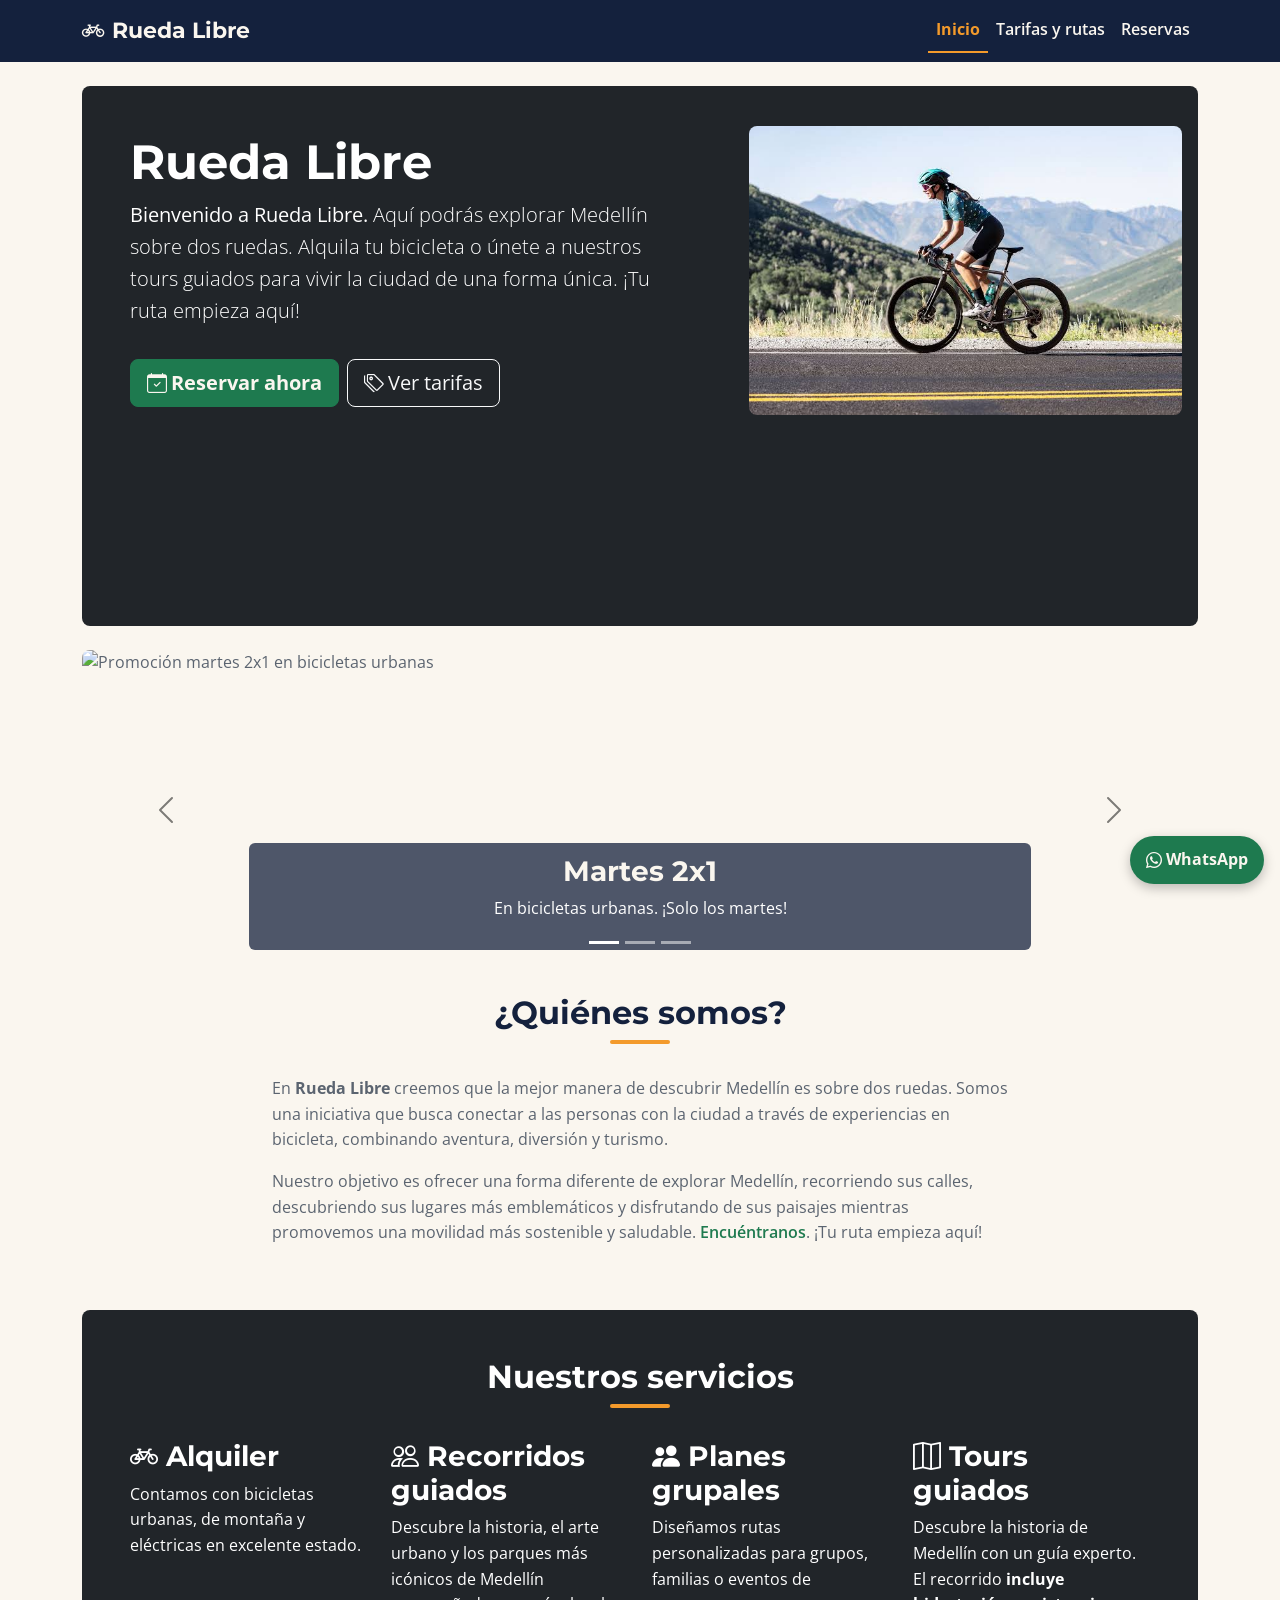
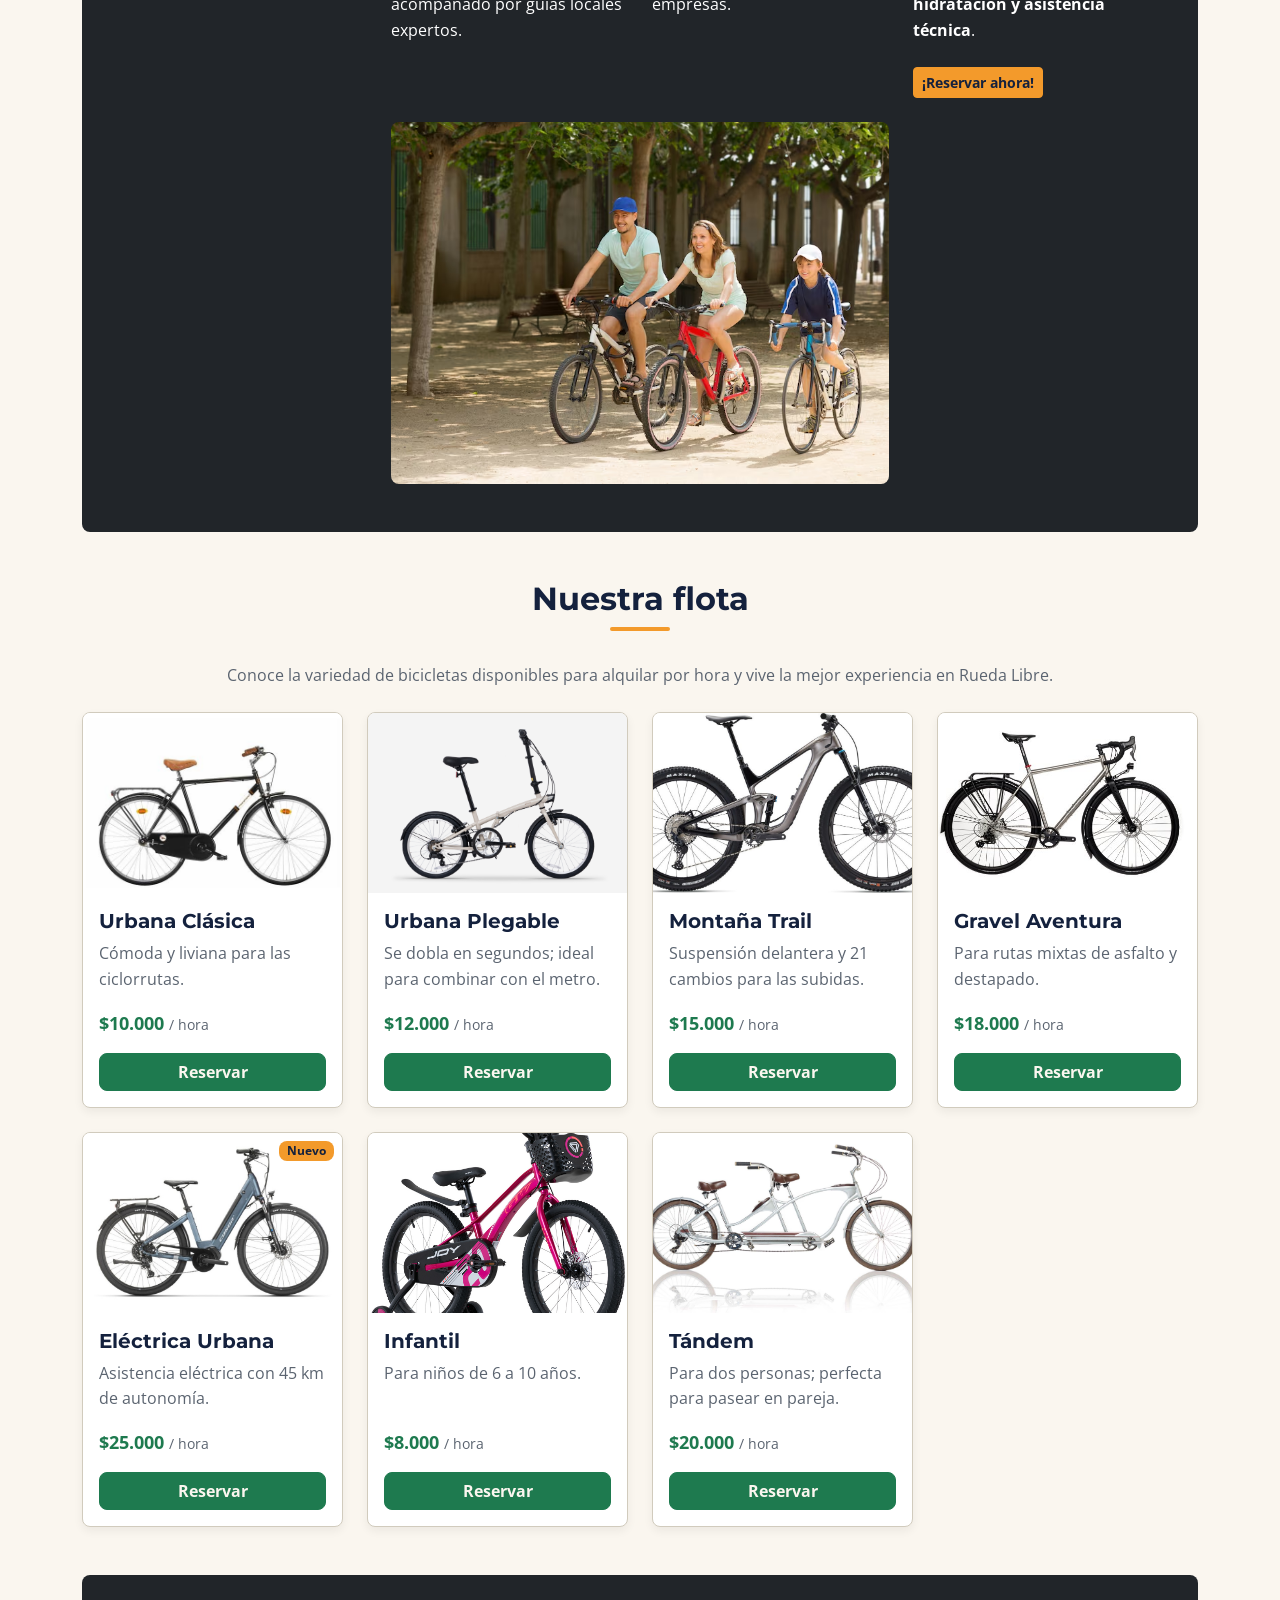
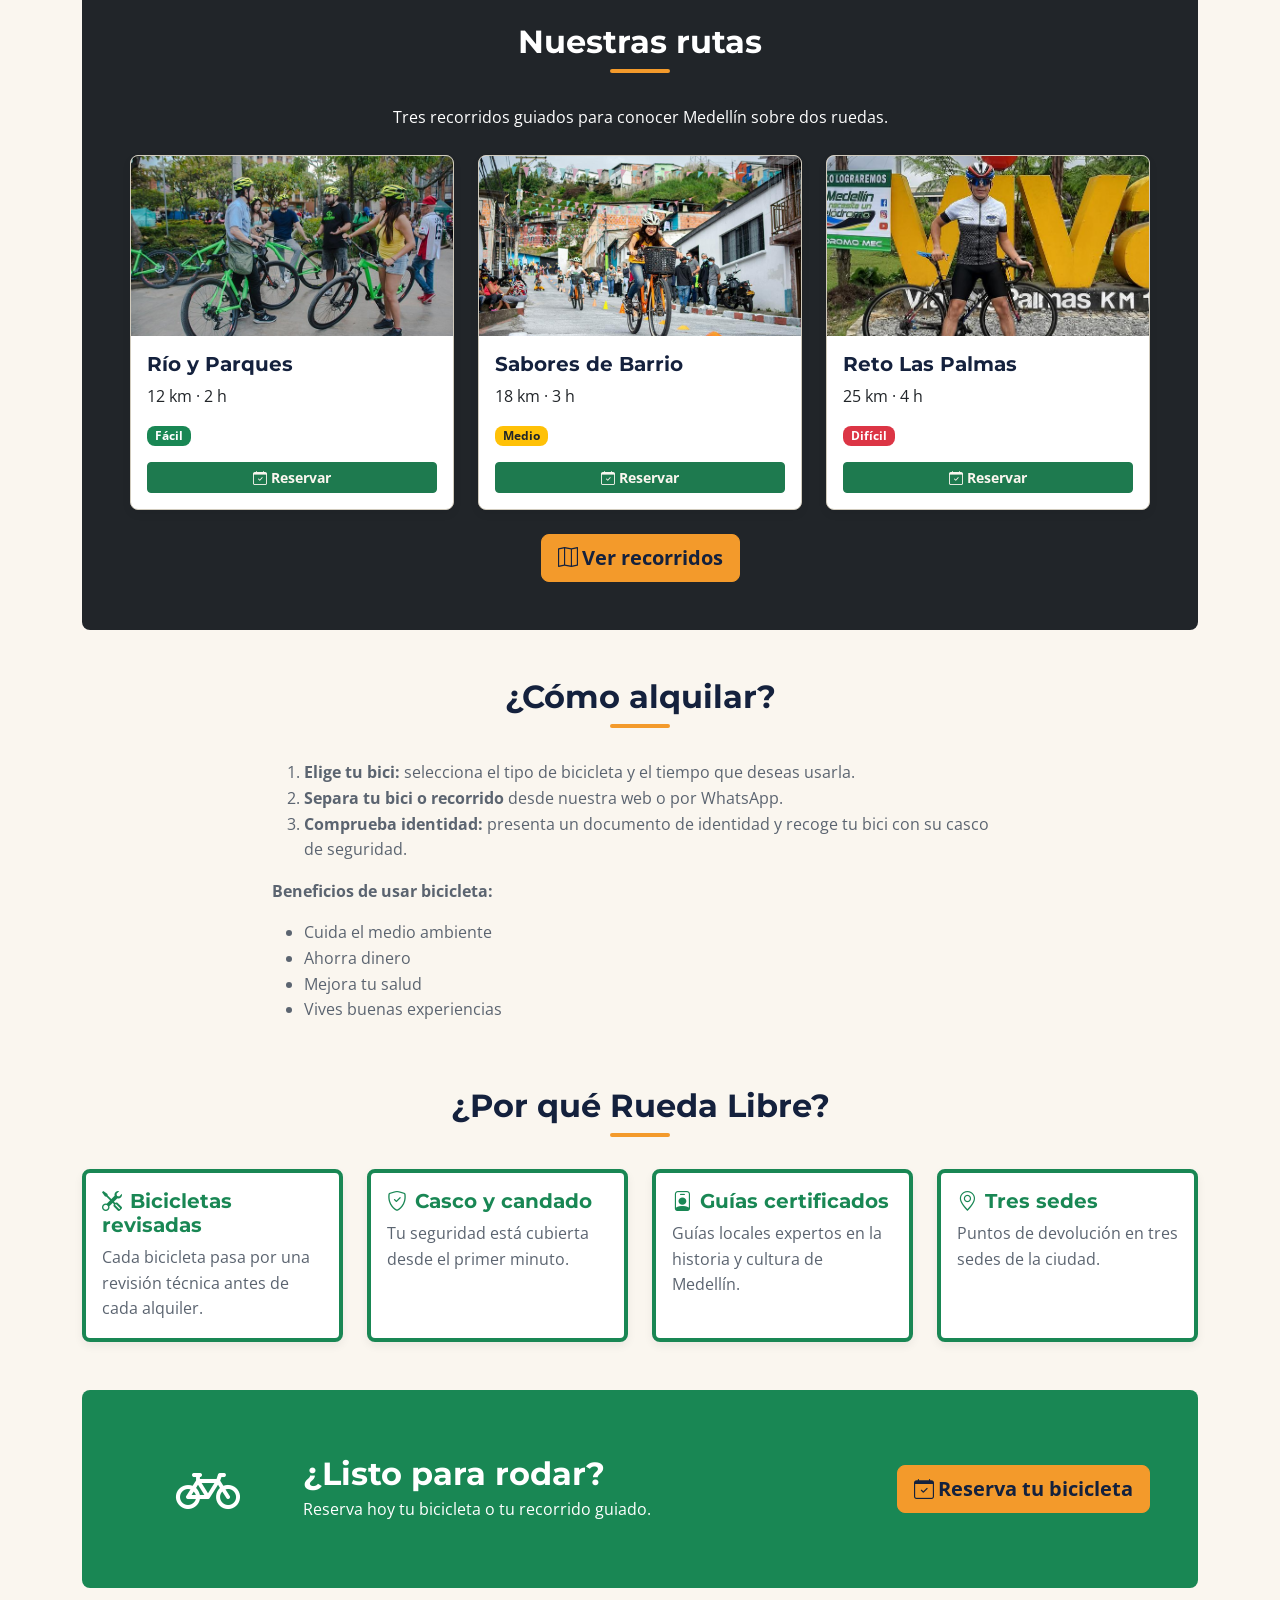
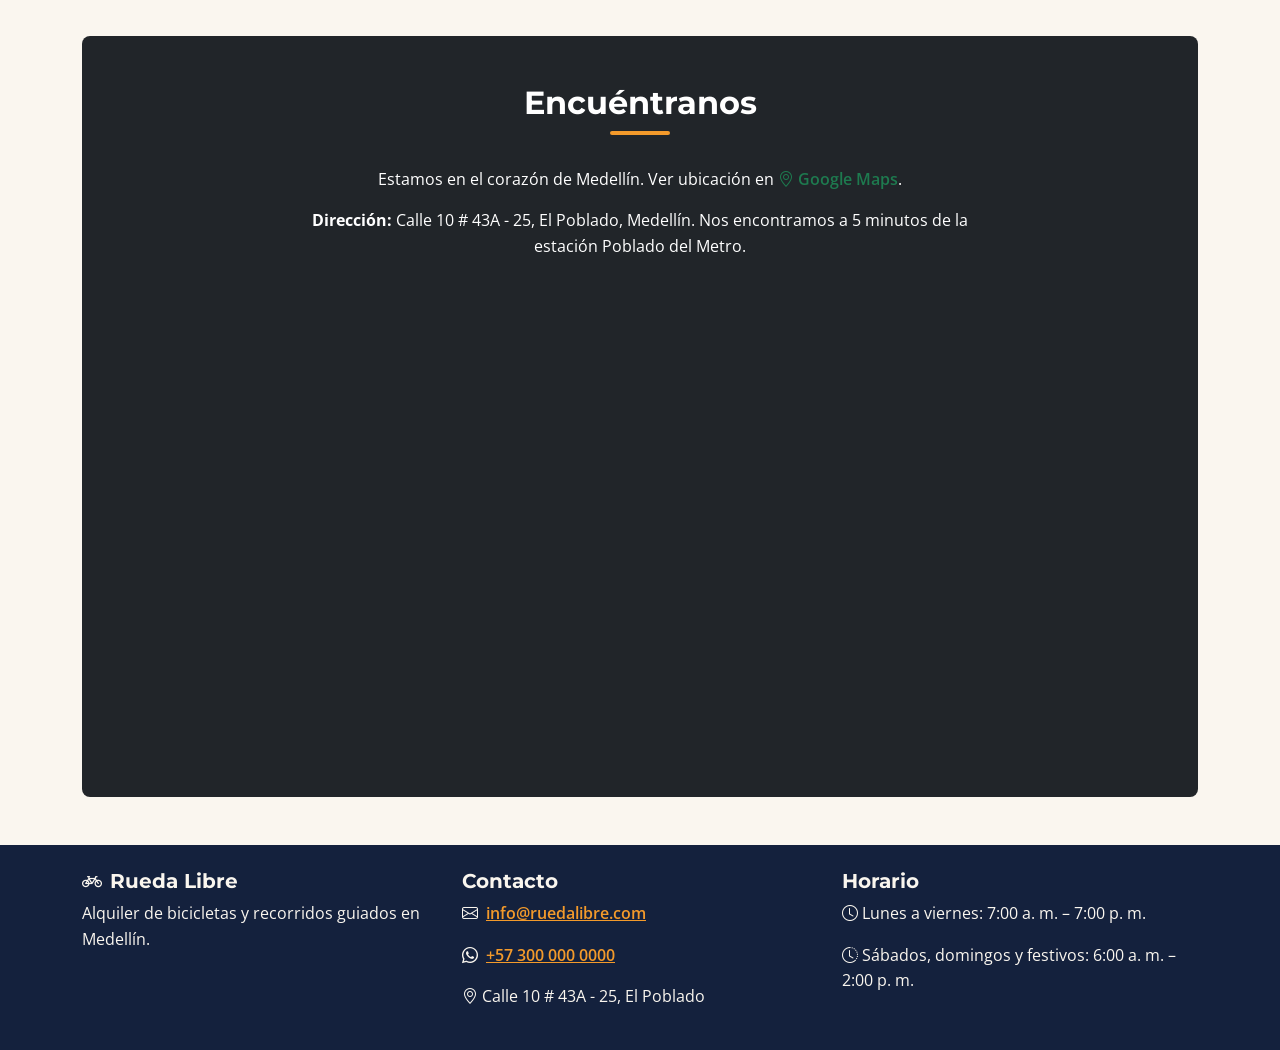
==== bootstrap.html @ f843a36f "Bootstrap" ====
<!DOCTYPE html>
<html lang="es">
<head>
  <meta charset="UTF-8">
  <meta name="viewport" content="width=device-width, initial-scale=1.0">
  <meta name="description" content="Rueda Libre: alquiler de bicicletas y recorridos guiados en Medellín.">
  <title>Rueda Libre | Alquiler de Bicicletas en Medellín</title>

  <!-- Google Fonts -->
  <link rel="preconnect" href="https://fonts.googleapis.com">
  <link rel="preconnect" href="https://fonts.gstatic.com" crossorigin>
  <link href="https://fonts.googleapis.com/css2?family=Montserrat:wght@700&family=Open+Sans:wght@400;600&display=swap" rel="stylesheet">

  <!-- Bootstrap 5.3 CSS (antes de la hoja propia) -->
  <link href="https://cdn.jsdelivr.net/npm/bootstrap@5.3.3/dist/css/bootstrap.min.css"
        rel="stylesheet"
        integrity="sha384-QWTKZyjpPEjISv5WaRU9OFeRpok6YctnYmDr5pNlyT2bRjXh0JMhjY6hW+ALEwIH"
        crossorigin="anonymous">

  <!-- Bootstrap Icons -->
  <link rel="stylesheet"
        href="https://cdn.jsdelivr.net/npm/bootstrap-icons@1.11.3/font/bootstrap-icons.min.css">

  <!-- Hoja propia DESPUÉS de Bootstrap -->
  <link rel="stylesheet" href="./css/styles2.css">
</head>
<body>

  <header>
    <nav class="navbar navbar-expand-lg" aria-label="Navegación principal">
      <div class="container">
        <a class="navbar-brand" href="index.html">
          <i class="bi bi-bicycle me-2" aria-hidden="true"></i>Rueda Libre
        </a>
        <button class="navbar-toggler" type="button"
                data-bs-toggle="collapse" data-bs-target="#menuPrincipal"
                aria-controls="menuPrincipal" aria-expanded="false"
                aria-label="Abrir o cerrar menú de navegación">
          <span class="navbar-toggler-icon"></span>
        </button>
        <div class="collapse navbar-collapse" id="menuPrincipal">
          <ul class="navbar-nav ms-auto mb-2 mb-lg-0">
            <li class="nav-item">
              <a class="nav-link" href="index.html" aria-current="page">Inicio</a>
            </li>
            <li class="nav-item">
              <a class="nav-link" href="paginas/tarifas2.html">Tarifas y rutas</a>
            </li>
            <li class="nav-item">
              <a class="nav-link" href="paginas/reservas2.html">Reservas</a>
            </li>
          </ul>
        </div>
      </div>
    </nav>
  </header>

  <main class="container py-4">

    <!-- PORTADA -->
    <section id="bienvenida" class="bg-dark text-white rounded-3 mb-4 overflow-hidden portada-altura">
      <div class="row g-0 align-items-center h-100">
        <div class="col-12 col-md-7 p-4 p-md-5 portada-texto">
          <h1 class="display-5 fw-bold text-white">Rueda Libre</h1>
          <p class="lead text-white">
            <strong>Bienvenido a Rueda Libre.</strong> Aquí podrás explorar Medellín sobre dos ruedas.
            Alquila tu bicicleta o únete a nuestros tours guiados para vivir la ciudad de una forma única.
            ¡Tu ruta empieza aquí!
          </p>
          <div class="d-flex flex-wrap gap-2 mt-3">
            <a href="paginas/reservas2.html" class="btn btn-primary btn-lg">
              <i class="bi bi-calendar-check me-1" aria-hidden="true"></i>Reservar ahora
            </a>
            <a href="paginas/tarifas2.html" class="btn btn-outline-light btn-lg">
              <i class="bi bi-tags me-1" aria-hidden="true"></i>Ver tarifas
            </a>
          </div>
        </div>
        <div class="col-12 col-md-5 p-3 text-center">
          <img src="./img/Logo.jpeg" alt="Logo de Rueda Libre" class="img-fluid rounded">
        </div>
      </div>
    </section>

    <!-- CARRUSEL DE PROMOCIONES -->
    <section id="promociones" class="mb-4">
      <div id="carouselPromos" class="carousel slide" data-bs-ride="carousel">
        <div class="carousel-indicators">
          <button type="button" data-bs-target="#carouselPromos" data-bs-slide-to="0"
                  class="active" aria-current="true" aria-label="Promoción 1"></button>
          <button type="button" data-bs-target="#carouselPromos" data-bs-slide-to="1"
                  aria-label="Promoción 2"></button>
          <button type="button" data-bs-target="#carouselPromos" data-bs-slide-to="2"
                  aria-label="Promoción 3"></button>
        </div>
        <div class="carousel-inner rounded-3">
          <div class="carousel-item active">
            <img src="./img/promo-2x1.jpg" class="d-block w-100"
                 alt="Promoción martes 2x1 en bicicletas urbanas">
            <div class="carousel-caption d-none d-md-block">
              <h3>Martes 2x1</h3>
              <p>En bicicletas urbanas. ¡Solo los martes!</p>
            </div>
          </div>
          <div class="carousel-item">
            <img src="./img/promo-electricas.jpg" class="d-block w-100"
                 alt="Promoción 20 por ciento de descuento en bicicletas eléctricas de lunes a jueves">
            <div class="carousel-caption d-none d-md-block">
              <h3>20% en eléctricas</h3>
              <p>De lunes a jueves.</p>
            </div>
          </div>
          <div class="carousel-item">
            <img src="./img/promo-cumple.jpg" class="d-block w-100"
                 alt="Promoción recorrido guiado gratis si cumples años">
            <div class="carousel-caption d-none d-md-block">
              <h3>¡Cumpleaños gratis!</h3>
              <p>Si cumples años, el recorrido guiado es gratis.</p>
            </div>
          </div>
        </div>
        <button class="carousel-control-prev" type="button"
                data-bs-target="#carouselPromos" data-bs-slide="prev">
          <span class="carousel-control-prev-icon" aria-hidden="true"></span>
          <span class="visually-hidden">Promoción anterior</span>
        </button>
        <button class="carousel-control-next" type="button"
                data-bs-target="#carouselPromos" data-bs-slide="next">
          <span class="carousel-control-next-icon" aria-hidden="true"></span>
          <span class="visually-hidden">Siguiente promoción</span>
        </button>
      </div>
    </section>

    <!-- QUIÉNES SOMOS -->
    <section id="quienes-somos" class="mb-5">
      <h2 class="titulo-seccion">¿Quiénes somos?</h2>
      <div class="row">
        <div class="col-12 col-lg-8 mx-auto">
          <p>En <strong>Rueda Libre</strong> creemos que la mejor manera de descubrir Medellín es
            sobre dos ruedas. Somos una iniciativa que busca conectar a las personas con la ciudad
            a través de experiencias en bicicleta, combinando aventura, diversión y turismo.</p>
          <p>Nuestro objetivo es ofrecer una forma diferente de explorar Medellín, recorriendo sus
            calles, descubriendo sus lugares más emblemáticos y disfrutando de sus paisajes mientras
            promovemos una movilidad más sostenible y saludable.
            <a href="#encuentranos">Encuéntranos</a>. ¡Tu ruta empieza aquí!</p>
        </div>
      </div>
    </section>

    <!-- SERVICIOS -->
    <section id="nuestros-servicios" class="bg-dark text-white rounded-3 p-4 p-md-5 mb-5">
      <h2 class="titulo-seccion text-white">Nuestros servicios</h2>
      <div class="row g-4">
        <div class="col-12 col-md-6 col-lg-3">
          <article class="h-100">
            <h3 class="text-white"><i class="bi bi-bicycle me-2" aria-hidden="true"></i>Alquiler</h3>
            <p>Contamos con bicicletas urbanas, de montaña y eléctricas en excelente estado.</p>
          </article>
        </div>
        <div class="col-12 col-md-6 col-lg-3">
          <article class="h-100">
            <h3 class="text-white"><i class="bi bi-people me-2" aria-hidden="true"></i>Recorridos guiados</h3>
            <p>Descubre la historia, el arte urbano y los parques más icónicos de Medellín
              acompañado por guías locales expertos.</p>
          </article>
        </div>
        <div class="col-12 col-md-6 col-lg-3">
          <article class="h-100">
            <h3 class="text-white"><i class="bi bi-people-fill me-2" aria-hidden="true"></i>Planes grupales</h3>
            <p>Diseñamos rutas personalizadas para grupos, familias o eventos de empresas.</p>
          </article>
        </div>
        <div class="col-12 col-md-6 col-lg-3">
          <article class="h-100">
            <h3 class="text-white"><i class="bi bi-map me-2" aria-hidden="true"></i>Tours guiados</h3>
            <p>Descubre la historia de Medellín con un guía experto. El recorrido
              <strong>incluye hidratación y asistencia técnica</strong>.</p>
            <a href="paginas/reservas2.html" class="btn btn-naranja btn-sm mt-2">¡Reservar ahora!</a>
          </article>
        </div>
      </div>
      <div class="row mt-4">
        <div class="col-12 col-md-6 mx-auto text-center">
          <img src="./img/familiaBici.avif" alt="Grupo de ciclistas en un tour por Medellín"
               class="img-fluid rounded">
        </div>
      </div>
    </section>

    <!-- FLOTA -->
    <section id="nuestra-flota" class="mb-5">
      <h2 class="titulo-seccion">Nuestra flota</h2>
      <p class="text-center mb-4">Conoce la variedad de bicicletas disponibles para alquilar por
        hora y vive la mejor experiencia en Rueda Libre.</p>

      <div class="row g-4">

        <div class="col-12 col-sm-6 col-lg-4 col-xl-3">
          <article class="card h-100">
            <img src="./img/urbana-clasica.jpg" class="card-img-top" alt="Bicicleta urbana clásica">
            <div class="card-body d-flex flex-column">
              <h3 class="card-title fs-5">Urbana Clásica</h3>
              <p class="card-text flex-grow-1">Cómoda y liviana para las ciclorrutas.</p>
              <p class="precio mb-3">$10.000 <span class="unidad">/ hora</span></p>
              <a href="paginas/reservas2.html" class="btn btn-primary mt-auto">Reservar</a>
            </div>
          </article>
        </div>

        <div class="col-12 col-sm-6 col-lg-4 col-xl-3">
          <article class="card h-100">
            <img src="./img/urbana-plegable.jpg" class="card-img-top" alt="Bicicleta urbana plegable">
            <div class="card-body d-flex flex-column">
              <h3 class="card-title fs-5">Urbana Plegable</h3>
              <p class="card-text flex-grow-1">Se dobla en segundos; ideal para combinar con el metro.</p>
              <p class="precio mb-3">$12.000 <span class="unidad">/ hora</span></p>
              <a href="paginas/reservas2.html" class="btn btn-primary mt-auto">Reservar</a>
            </div>
          </article>
        </div>

        <div class="col-12 col-sm-6 col-lg-4 col-xl-3">
          <article class="card h-100">
            <img src="./img/montana-trail.jpg" class="card-img-top" alt="Bicicleta de montaña">
            <div class="card-body d-flex flex-column">
              <h3 class="card-title fs-5">Montaña Trail</h3>
              <p class="card-text flex-grow-1">Suspensión delantera y 21 cambios para las subidas.</p>
              <p class="precio mb-3">$15.000 <span class="unidad">/ hora</span></p>
              <a href="paginas/reservas2.html" class="btn btn-primary mt-auto">Reservar</a>
            </div>
          </article>
        </div>

        <div class="col-12 col-sm-6 col-lg-4 col-xl-3">
          <article class="card h-100">
            <img src="./img/gravel-aventura.jpg" class="card-img-top" alt="Bicicleta gravel">
            <div class="card-body d-flex flex-column">
              <h3 class="card-title fs-5">Gravel Aventura</h3>
              <p class="card-text flex-grow-1">Para rutas mixtas de asfalto y destapado.</p>
              <p class="precio mb-3">$18.000 <span class="unidad">/ hora</span></p>
              <a href="paginas/reservas2.html" class="btn btn-primary mt-auto">Reservar</a>
            </div>
          </article>
        </div>

        <div class="col-12 col-sm-6 col-lg-4 col-xl-3">
          <article class="card h-100 position-relative">
            <span class="badge badge-nuevo position-absolute top-0 end-0 m-2">Nuevo</span>
            <img src="./img/electrica-urbana.jpg" class="card-img-top" alt="Bicicleta eléctrica urbana">
            <div class="card-body d-flex flex-column">
              <h3 class="card-title fs-5">Eléctrica Urbana</h3>
              <p class="card-text flex-grow-1">Asistencia eléctrica con 45 km de autonomía.</p>
              <p class="precio mb-3">$25.000 <span class="unidad">/ hora</span></p>
              <a href="paginas/reservas2.html" class="btn btn-primary mt-auto">Reservar</a>
            </div>
          </article>
        </div>

        <div class="col-12 col-sm-6 col-lg-4 col-xl-3">
          <article class="card h-100">
            <img src="./img/infantil.jpg" class="card-img-top" alt="Bicicleta infantil">
            <div class="card-body d-flex flex-column">
              <h3 class="card-title fs-5">Infantil</h3>
              <p class="card-text flex-grow-1">Para niños de 6 a 10 años.</p>
              <p class="precio mb-3">$8.000 <span class="unidad">/ hora</span></p>
              <a href="paginas/reservas2.html" class="btn btn-primary mt-auto">Reservar</a>
            </div>
          </article>
        </div>

        <div class="col-12 col-sm-6 col-lg-4 col-xl-3">
          <article class="card h-100">
            <img src="./img/tandem.jpg" class="card-img-top" alt="Bicicleta tándem para dos personas">
            <div class="card-body d-flex flex-column">
              <h3 class="card-title fs-5">Tándem</h3>
              <p class="card-text flex-grow-1">Para dos personas; perfecta para pasear en pareja.</p>
              <p class="precio mb-3">$20.000 <span class="unidad">/ hora</span></p>
              <a href="paginas/reservas2.html" class="btn btn-primary mt-auto">Reservar</a>
            </div>
          </article>
        </div>

      </div>
    </section>

    <!-- GALERÍA DE RUTAS -->
    <section id="nuestras-rutas" class="bg-dark text-white rounded-3 p-4 p-md-5 mb-5">
      <h2 class="titulo-seccion text-white">Nuestras rutas</h2>
      <p class="text-center mb-4">Tres recorridos guiados para conocer Medellín sobre dos ruedas.</p>

      <div class="row g-4">

        <div class="col-12 col-md-4">
          <article class="card h-100 text-dark">
            <img src="./img/rio-parques.jpg" class="card-img-top"
                 alt="Ciclistas recorriendo el río y los parques de Medellín">
            <div class="card-body d-flex flex-column">
              <h3 class="card-title fs-5">Río y Parques</h3>
              <p class="card-text flex-grow-1">12 km · 2 h</p>
              <span class="badge bg-success align-self-start">Fácil</span>
              <a href="paginas/reservas2.html" class="btn btn-primary btn-sm mt-3">
                <i class="bi bi-calendar-check me-1" aria-hidden="true"></i>Reservar
              </a>
            </div>
          </article>
        </div>

        <div class="col-12 col-md-4">
          <article class="card h-100 text-dark">
            <img src="./img/ruta-sabores-barrio.jpeg" class="card-img-top"
                 alt="Ciclistas recorriendo los barrios de Medellín">
            <div class="card-body d-flex flex-column">
              <h3 class="card-title fs-5">Sabores de Barrio</h3>
              <p class="card-text flex-grow-1">18 km · 3 h</p>
              <span class="badge bg-warning text-dark align-self-start">Medio</span>
              <a href="paginas/reservas2.html" class="btn btn-primary btn-sm mt-3">
                <i class="bi bi-calendar-check me-1" aria-hidden="true"></i>Reservar
              </a>
            </div>
          </article>
        </div>

        <div class="col-12 col-md-4">
          <article class="card h-100 text-dark">
            <img src="./img/ruta-laspalmas.jpg" class="card-img-top"
                 alt="Ciclistas subiendo la vía Las Palmas">
            <div class="card-body d-flex flex-column">
              <h3 class="card-title fs-5">Reto Las Palmas</h3>
              <p class="card-text flex-grow-1">25 km · 4 h</p>
              <span class="badge bg-danger align-self-start">Difícil</span>
              <a href="paginas/reservas2.html" class="btn btn-primary btn-sm mt-3">
                <i class="bi bi-calendar-check me-1" aria-hidden="true"></i>Reservar
              </a>
            </div>
          </article>
        </div>

      </div>

      <div class="text-center mt-4">
        <a href="paginas/tarifas2.html" class="btn btn-naranja btn-lg">
          <i class="bi bi-map me-1" aria-hidden="true"></i>Ver recorridos
        </a>
      </div>
    </section>

    <!-- CÓMO ALQUILAR -->
    <section id="como-alquilar" class="mb-5">
      <h2 class="titulo-seccion">¿Cómo alquilar?</h2>
      <div class="row">
        <div class="col-12 col-lg-8 mx-auto">
          <ol>
            <li><strong>Elige tu bici:</strong> selecciona el tipo de bicicleta y el tiempo que deseas usarla.</li>
            <li><strong>Separa tu bici o recorrido</strong> desde nuestra web o por WhatsApp.</li>
            <li><strong>Comprueba identidad:</strong> presenta un documento de identidad y recoge tu bici con su casco de seguridad.</li>
          </ol>
          <p class="mt-3"><strong>Beneficios de usar bicicleta:</strong></p>
          <ul>
            <li>Cuida el medio ambiente</li>
            <li>Ahorra dinero</li>
            <li>Mejora tu salud</li>
            <li>Vives buenas experiencias</li>
          </ul>
        </div>
      </div>
    </section>

    <!-- ¿POR QUÉ RUEDA LIBRE? -->
    <section id="por-que-rueda-libre" class="mb-5">
      <h2 class="titulo-seccion">¿Por qué Rueda Libre?</h2>
      <div class="row g-4">

        <div class="col-12 col-md-6 col-lg-3">
          <div class="card h-100 border-start border-4 border-success">
            <div class="card-body">
              <h3 class="card-title fs-5 text-success">
                <i class="bi bi-tools me-2" aria-hidden="true"></i>Bicicletas revisadas
              </h3>
              <p class="card-text">Cada bicicleta pasa por una revisión técnica antes de cada alquiler.</p>
            </div>
          </div>
        </div>

        <div class="col-12 col-md-6 col-lg-3">
          <div class="card h-100 border-start border-4 border-success">
            <div class="card-body">
              <h3 class="card-title fs-5 text-success">
                <i class="bi bi-shield-check me-2" aria-hidden="true"></i>Casco y candado
              </h3>
              <p class="card-text">Tu seguridad está cubierta desde el primer minuto.</p>
            </div>
          </div>
        </div>

        <div class="col-12 col-md-6 col-lg-3">
          <div class="card h-100 border-start border-4 border-success">
            <div class="card-body">
              <h3 class="card-title fs-5 text-success">
                <i class="bi bi-person-badge me-2" aria-hidden="true"></i>Guías certificados
              </h3>
              <p class="card-text">Guías locales expertos en la historia y cultura de Medellín.</p>
            </div>
          </div>
        </div>

        <div class="col-12 col-md-6 col-lg-3">
          <div class="card h-100 border-start border-4 border-success">
            <div class="card-body">
              <h3 class="card-title fs-5 text-success">
                <i class="bi bi-geo-alt me-2" aria-hidden="true"></i>Tres sedes
              </h3>
              <p class="card-text">Puntos de devolución en tres sedes de la ciudad.</p>
            </div>
          </div>
        </div>

      </div>
    </section>

    <!-- FRANJA CTA -->
    <section class="bg-success text-white rounded-3 p-4 p-md-5 mb-5">
      <div class="row align-items-center g-3">
        <div class="col-12 col-md-2 text-center d-none d-md-block">
          <i class="bi bi-bicycle" style="font-size: 4rem;" aria-hidden="true"></i>
        </div>
        <div class="col-12 col-md-6 text-center text-md-start">
          <h2 class="mb-1 text-white">¿Listo para rodar?</h2>
          <p class="mb-0 text-white">Reserva hoy tu bicicleta o tu recorrido guiado.</p>
        </div>
        <div class="col-12 col-md-4 text-center text-md-end">
          <a href="paginas/reservas2.html" class="btn btn-naranja btn-lg">
            <i class="bi bi-calendar-check me-1" aria-hidden="true"></i>Reserva tu bicicleta
          </a>
        </div>
      </div>
    </section>

    <!-- ENCUÉNTRANOS -->
    <section id="encuentranos" class="bg-dark text-white rounded-3 p-4 p-md-5 mb-4">
      <h2 class="titulo-seccion text-white">Encuéntranos</h2>
      <div class="row">
        <div class="col-12 col-lg-8 mx-auto text-center">
          <p>Estamos en el corazón de Medellín. Ver ubicación en
            <a href="https://maps.app.goo.gl/ukgf8Xi4Ux13WKup7" target="_blank" rel="noopener">
              <i class="bi bi-geo-alt me-1" aria-hidden="true"></i>Google Maps</a>.</p>
          <p><strong>Dirección:</strong> Calle 10 # 43A - 25, El Poblado, Medellín.
            Nos encontramos a 5 minutos de la estación Poblado del Metro.</p>
          <iframe class="mapa-iframe mt-3"
            src="https://www.google.com/maps/embed?pb=!1m18!1m12!1m3!1d3966.4002104454767!2d-75.57083360000003!3d6.210829999999995!2m3!1f0!2f0!3f0!3m2!1i1024!2i768!4f13.1!3m3!1m2!1s0x8e44282bd472c605%3A0x809158f3af3c4193!2sAlambique!5e0!3m2!1ses!2sco!4v1792759664054!5m2!1ses!2sco"
            width="600" height="450" allowfullscreen="" loading="lazy"
            referrerpolicy="strict-origin-when-cross-origin"
            title="Mapa de ubicación de Rueda Libre en Medellín"></iframe>
        </div>
      </div>
    </section>

  </main>

  <!-- PIE -->
  <footer class="pie-marca py-4">
    <div class="container">
      <div class="row g-4">
        <div class="col-12 col-md-4">
          <h3 class="fs-5"><i class="bi bi-bicycle me-2" aria-hidden="true"></i>Rueda Libre</h3>
          <p>Alquiler de bicicletas y recorridos guiados en Medellín.</p>
        </div>
        <div class="col-12 col-md-4">
          <h3 class="fs-5">Contacto</h3>
          <p><i class="bi bi-envelope me-1" aria-hidden="true"></i>
            <a href="mailto:info@ruedalibre.com">info@ruedalibre.com</a></p>
          <p><i class="bi bi-whatsapp me-1" aria-hidden="true"></i>
            <a href="https://wa.me/573000000000" target="_blank" rel="noopener">+57 300 000 0000</a></p>
          <p><i class="bi bi-geo-alt me-1" aria-hidden="true"></i>Calle 10 # 43A - 25, El Poblado</p>
        </div>
        <div class="col-12 col-md-4">
          <h3 class="fs-5">Horario</h3>
          <p><i class="bi bi-clock me-1" aria-hidden="true"></i>Lunes a viernes: 7:00 a. m. – 7:00 p. m.</p>
          <p><i class="bi bi-clock-history me-1" aria-hidden="true"></i>Sábados, domingos y festivos: 6:00 a. m. – 2:00 p. m.</p>
        </div>
      </div>
    </div>
  </footer>

  <!-- WhatsApp flotante -->
  <a href="https://wa.me/573000000000" class="whatsapp-flotante" target="_blank" rel="noopener"
     aria-label="Contactar a Rueda Libre por WhatsApp">
    <i class="bi bi-whatsapp me-1" aria-hidden="true"></i>WhatsApp
  </a>

  <!-- Bootstrap JS bundle (una sola vez, antes de cerrar body) -->
  <script src="https://cdn.jsdelivr.net/npm/bootstrap@5.3.3/dist/js/bootstrap.bundle.min.js"
          integrity="sha384-YvpcrYf0tY3lHB60NNkmXc5s9fDVZLESaAA55NDzOxhy9GkcIdslK1eN7N6jIeHz"
          crossorigin="anonymous"></script>

</body>
</html>
---- css/styles2.css ----
/* ============================================================
   RUEDA LIBRE v2.0 – Hoja de estilos propia
   Cargada DESPUÉS de Bootstrap 5.3.
   Contiene SOLO identidad visual + personalización de Bootstrap.
   La distribución la resuelve Bootstrap (grilla + utilidades).
   ============================================================
   Organización:
     1. Personalización de variables Bootstrap (--bs-*)
     2. Variables propias (marca + espaciado)
     3. Base y tipografía
     4. Personalización de componentes Bootstrap
        - Botones (incluye variante propia Naranja Pedal)
        - Navbar
        - Cards
        - Tablas
        - Formularios
        - Alertas
        - Modal
        - Carousel
     5. Clases propias complementarias (3)
     6. Enlaces, foco y accesibilidad
     7. WhatsApp flotante
     8. Estilos puntuales que Bootstrap no cubre
   ============================================================ */

/* ---------- 1. PERSONALIZACIÓN DE VARIABLES BOOTSTRAP ---------- */
/* Sobrescribe los valores por defecto de Bootstrap 5.3 con la
   paleta de marca. Cargado después de Bootstrap, gana por cascada. */
:root {
  /* Colores de marca – variables propias reutilizables */
  --verde-ruta: #1E7A4F;
  --verde-ruta-rgb: 30, 122, 79;
  --naranja-pedal: #F39A2B;
  --naranja-pedal-rgb: 243, 154, 43;
  --azul-noche: #14213D;
  --azul-noche-rgb: 20, 33, 61;
  --crema: #FAF6EF;
  --crema-rgb: 250, 246, 239;
  --gris-asfalto: #5B6470;
  --gris-asfalto-rgb: 91, 100, 112;

  /* Personalización de Bootstrap 5.3 (variables --bs-*) */
  --bs-primary: #1E7A4F;
  --bs-primary-rgb: 30, 122, 79;
  --bs-body-bg: #FAF6EF;
  --bs-body-color: #5B6470;
  --bs-body-font-family: "Open Sans", Arial, sans-serif;
  --bs-link-color: #1E7A4F;
  --bs-link-color-rgb: 30, 122, 79;
  --bs-link-hover-color: #F39A2B;
  --bs-link-hover-color-rgb: 243, 154, 43;
  --bs-border-radius: 0.5rem;
  --bs-heading-font-family: "Montserrat", Arial, sans-serif;

  /* Escala de espaciado propia (complementa la de Bootstrap) */
  --esp-pequeno: 0.5rem;
  --esp-mediano: 1rem;
  --esp-grande: 2rem;

  /* Sombra suave reutilizable */
  --sombra-suave: 0 4px 10px rgba(0, 0, 0, 0.06);
}

/* ---------- 2. BASE Y TIPOGRAFÍA ---------- */
body {
  font-family: var(--bs-body-font-family);
  color: var(--bs-body-color);
  background-color: var(--bs-body-bg);
  line-height: 1.6;
}

h1, h2, h3, h4, h5, h6 {
  font-family: var(--bs-heading-font-family);
  font-weight: 700;
  color: var(--azul-noche);
}

img {
  max-width: 100%;
  height: auto;
}

/* ---------- 3. BOTONES ---------- */
/* Botón primario (btn-success en marcado, pero también cubre .btn-primary) */
.btn-primary,
.btn-success {
  --bs-btn-bg: var(--verde-ruta);
  --bs-btn-border-color: var(--verde-ruta);
  --bs-btn-color: var(--crema);
  --bs-btn-hover-bg: var(--naranja-pedal);
  --bs-btn-hover-border-color: var(--naranja-pedal);
  --bs-btn-hover-color: var(--azul-noche);
  --bs-btn-active-bg: var(--naranja-pedal);
  --bs-btn-active-border-color: var(--naranja-pedal);
  --bs-btn-active-color: var(--azul-noche);
  --bs-btn-focus-shadow-rgb: var(--naranja-pedal-rgb);
  font-weight: 700;
}

/* Variante propia: Naranja Pedal (usa --bs-btn-* pero con clase propia) */
.btn-naranja {
  --bs-btn-bg: var(--naranja-pedal);
  --bs-btn-border-color: var(--naranja-pedal);
  --bs-btn-color: var(--azul-noche);
  --bs-btn-hover-bg: var(--verde-ruta);
  --bs-btn-hover-border-color: var(--verde-ruta);
  --bs-btn-hover-color: var(--crema);
  --bs-btn-active-bg: var(--verde-ruta);
  --bs-btn-active-border-color: var(--verde-ruta);
  --bs-btn-active-color: var(--crema);
  --bs-btn-focus-shadow-rgb: var(--verde-ruta-rgb);
  font-weight: 700;
}

/* Botón outline coherente con la marca */
.btn-outline-success {
  --bs-btn-color: var(--verde-ruta);
  --bs-btn-border-color: var(--verde-ruta);
  --bs-btn-hover-bg: var(--verde-ruta);
  --bs-btn-hover-border-color: var(--verde-ruta);
  --bs-btn-hover-color: var(--crema);
  --bs-btn-active-bg: var(--verde-ruta);
  --bs-btn-active-border-color: var(--verde-ruta);
  --bs-btn-active-color: var(--crema);
  font-weight: 700;
}

/* Ajuste del btn-warning para que use Azul Noche como texto
   (contraste 7.22:1 con Naranja Pedal) */
.btn-warning {
  --bs-btn-bg: var(--naranja-pedal);
  --bs-btn-border-color: var(--naranja-pedal);
  --bs-btn-color: var(--azul-noche);
  --bs-btn-hover-bg: var(--verde-ruta);
  --bs-btn-hover-border-color: var(--verde-ruta);
  --bs-btn-hover-color: var(--crema);
  --bs-btn-active-bg: var(--verde-ruta);
  --bs-btn-active-border-color: var(--verde-ruta);
  --bs-btn-active-color: var(--crema);
  font-weight: 700;
}

/* ---------- 4. NAVBAR ---------- */
.navbar {
  background-color: var(--azul-noche) !important;
}

.navbar-brand {
  font-family: var(--bs-heading-font-family);
  font-weight: 700;
  color: var(--crema) !important;
  font-size: 1.4rem;
}

.navbar-brand:hover,
.navbar-brand:focus {
  color: var(--naranja-pedal) !important;
}

.navbar .nav-link {
  color: var(--crema);
  font-weight: 600;
}

.navbar .nav-link:hover,
.navbar .nav-link:focus {
  color: var(--naranja-pedal);
}

.navbar .nav-link[aria-current="page"] {
  color: var(--naranja-pedal);
  font-weight: 700;
  border-bottom: 2px solid var(--naranja-pedal);
}

.navbar-toggler {
  border-color: var(--crema);
}

.navbar-toggler-icon {
  background-image: url("data:image/svg+xml,%3csvg xmlns='http://www.w3.org/2000/svg' viewBox='0 0 30 30'%3e%3cpath stroke='%23FAF6EF' stroke-linecap='round' stroke-miterlimit='10' stroke-width='2' d='M4 7h22M4 15h22M4 23h22'/%3e%3c/svg%3e");
}

/* ---------- 5. CARDS ---------- */
.card {
  border: 1px solid #d1cbbd;
  border-radius: var(--bs-border-radius);
  box-shadow: var(--sombra-suave);
  background-color: #ffffff;
}

.card-title {
  color: var(--azul-noche);
  font-family: var(--bs-heading-font-family);
}

.card .precio {
  font-weight: 700;
  color: var(--verde-ruta);
  font-size: 1.1rem;
}

.card .unidad {
  font-size: 0.85rem;
  font-weight: 400;
  color: var(--gris-asfalto);
}

.card-img-top {
  height: 180px;
  object-fit: cover;
}

/* ---------- 6. TABLAS (estilos propios de la semana 1 conservados) ---------- */
table {
  width: 100%;
  border-collapse: collapse;
  background-color: #ffffff;
  color: var(--gris-asfalto);
}

table caption {
  font-family: var(--bs-heading-font-family);
  font-weight: 700;
  color: var(--azul-noche);
  text-align: left;
  margin-bottom: 0.5rem;
}

table th,
table td {
  border: 1px solid #d1cbbd;
  padding: 0.75rem;
  text-align: left;
}

table th {
  background-color: var(--azul-noche);
  color: var(--crema);
}

table tbody tr:nth-child(even) {
  background-color: var(--crema);
}

/* ---------- 7. FORMULARIOS ---------- */
.form-label {
  font-weight: 600;
  color: var(--azul-noche);
}

.form-control:focus,
.form-select:focus,
.form-check-input:focus {
  border-color: var(--azul-noche);
  box-shadow: 0 0 0 0.25rem rgba(var(--naranja-pedal-rgb), 0.5);
}

.form-check-input:checked {
  background-color: var(--verde-ruta);
  border-color: var(--verde-ruta);
}

/* ---------- 8. ALERTAS ---------- */
/* Alerta informativa con borde de marca */
.alert-info {
  background-color: #E7F1EC;
  border-color: var(--verde-ruta);
  color: var(--azul-noche);
}

/* ---------- 9. MODAL ---------- */
.modal-header {
  background-color: var(--azul-noche);
  color: var(--crema);
}

.modal-header .modal-title {
  color: var(--crema);
  font-family: var(--bs-heading-font-family);
}

.modal-header .btn-close {
  filter: invert(1) brightness(2);
}

.modal-footer .btn-primary {
  --bs-btn-bg: var(--verde-ruta);
  --bs-btn-border-color: var(--verde-ruta);
}

/* ---------- 10. CAROUSEL ---------- */
.carousel-item img {
  height: 320px;
  object-fit: cover;
  width: 100%;
}

.carousel-caption {
  background-color: rgba(20, 33, 61, 0.75);
  border-radius: 6px;
  padding: 0.75rem 1rem;
}

.carousel-caption h3 {
  color: var(--crema);
  font-family: var(--bs-heading-font-family);
}

.carousel-control-prev-icon,
.carousel-control-next-icon {
  filter: invert(1) brightness(2);
}

/* ============================================================
   11. CLASES PROPIAS COMPLEMENTARIAS (mínimo 3 exigidas)
   ============================================================ */

/* (1) .portada-texto – centra verticalmente el bloque de texto
   de la portada dentro de su columna de la grilla. */
.portada-texto {
  display: flex;
  flex-direction: column;
  justify-content: center;
}
.portada-altura {
  min-height: 60vh;
}

/* (2) .titulo-seccion – título de sección con subrayado de marca
   (no modifica .card-title ni .modal-title de Bootstrap). */
.titulo-seccion {
  text-align: center;
  color: var(--azul-noche);
  font-family: var(--bs-heading-font-family);
  font-weight: 700;
  margin-bottom: 2rem;
  position: relative;
  padding-bottom: 0.75rem;
}

.titulo-seccion::after {
  content: "";
  position: absolute;
  left: 50%;
  transform: translateX(-50%);
  bottom: 0;
  width: 60px;
  height: 4px;
  background-color: var(--naranja-pedal);
  border-radius: 2px;
}

/* (3) .pie-marca – variante de footer con la identidad de marca
   (no reemplaza .text-bg-dark de Bootstrap, lo complementa). */
.pie-marca {
  background-color: var(--azul-noche);
  color: var(--crema);
}

.pie-marca h3,
.pie-marca h5 {
  color: var(--crema);
  font-family: var(--bs-heading-font-family);
}

.pie-marca a {
  color: var(--naranja-pedal);
  text-decoration: underline;
}

.pie-marca a:hover,
.pie-marca a:focus {
  color: var(--crema);
}

/* ---------- 12. ENLACES, FOCO Y ACCESIBILIDAD ---------- */
a {
  color: var(--bs-link-color);
  text-decoration: none;
  font-weight: 600;
}

a:hover,
a:focus {
  color: var(--bs-link-hover-color);
  text-decoration: underline;
}

/* Foco visible siempre (no se elimina el outline del navegador) */
a:focus-visible,
button:focus-visible,
.btn:focus-visible,
input:focus-visible,
select:focus-visible,
textarea:focus-visible {
  outline: 3px solid var(--naranja-pedal);
  outline-offset: 2px;
}

/* ---------- 13. WHATSAPP FLOTANTE ---------- */
.whatsapp-flotante {
  position: fixed;
  bottom: 1rem;
  right: 1rem;
  z-index: 1050; /* por encima del navbar fijo, por debajo del modal */
  background-color: var(--verde-ruta);
  color: var(--crema);
  padding: 0.7rem 1rem;
  border-radius: 50px;
  font-weight: 700;
  text-decoration: none;
  box-shadow: 0 4px 12px rgba(0, 0, 0, 0.25);
  transition: background-color 0.3s ease, color 0.3s ease;
}

.whatsapp-flotante:hover,
.whatsapp-flotante:focus {
  background-color: var(--naranja-pedal);
  color: var(--azul-noche);
  text-decoration: none;
}

/* ---------- 14. DETALLES QUE BOOTSTRAP NO CUBRE ---------- */

/* Espacio inferior del footer para que el WhatsApp flotante
   no tape contenido (Bootstrap no tiene utilidad para esto). */
footer.pie-marca {
  padding-bottom: calc(1.5rem + 3.5rem);
}

/* Badge "Nuevo" con posición absoluta sobre la card
   (Bootstrap ya trae .position-absolute y .badge, esta regla
   solo fija el offset con variables de marca). */
.card .badge-nuevo {
  background-color: var(--naranja-pedal);
  color: var(--azul-noche);
  font-weight: 700;
}

/* Iframe del mapa: borde redondeado para integrarlo visualmente */
.mapa-iframe {
  border: 0;
  border-radius: 8px;
  width: 100%;
}

/* dl de horario dentro del aside */
.info-lateral {
  background-color: var(--crema);
  border-left: 4px solid var(--naranja-pedal);
  padding: 1rem;
  border-radius: 4px;
}

.info-lateral dt {
  font-weight: 700;
  color: var(--azul-noche);
}

.info-lateral dd {
  margin-bottom: 0.75rem;
  color: var(--gris-asfalto);
}
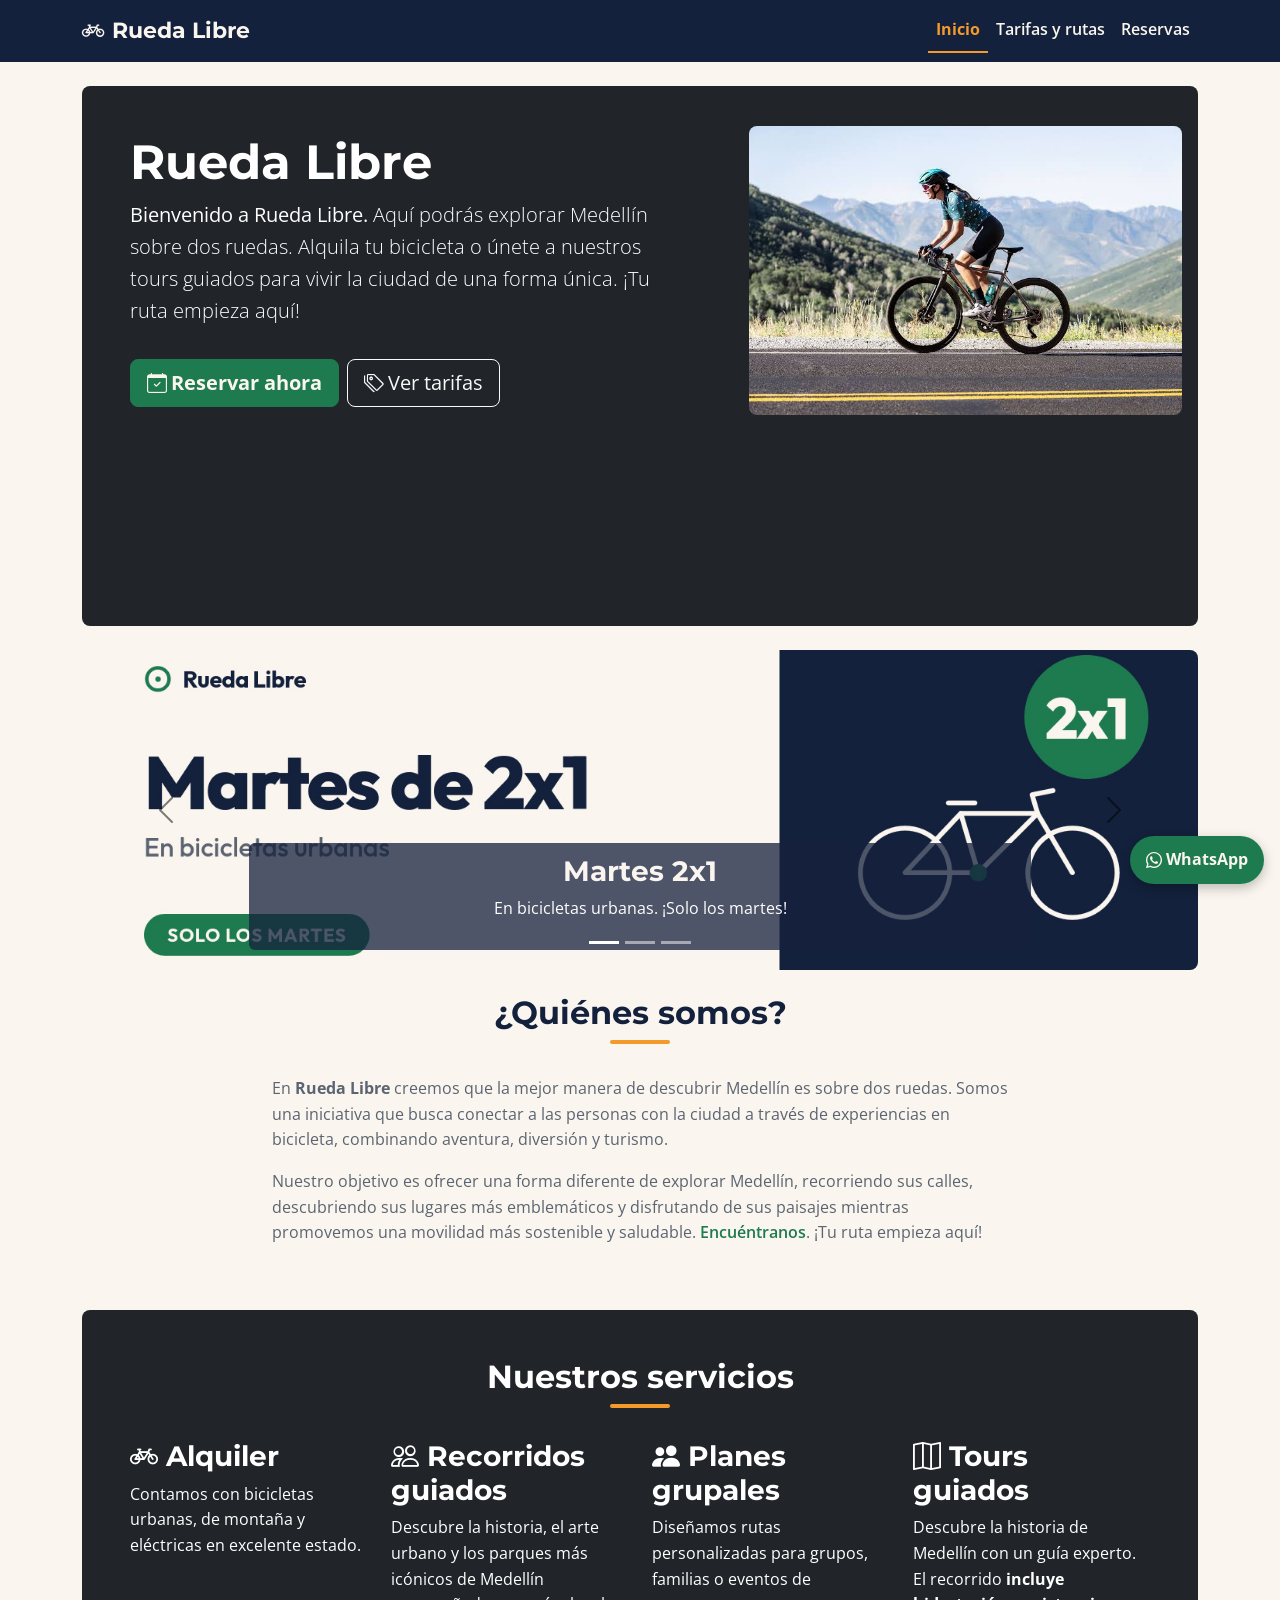
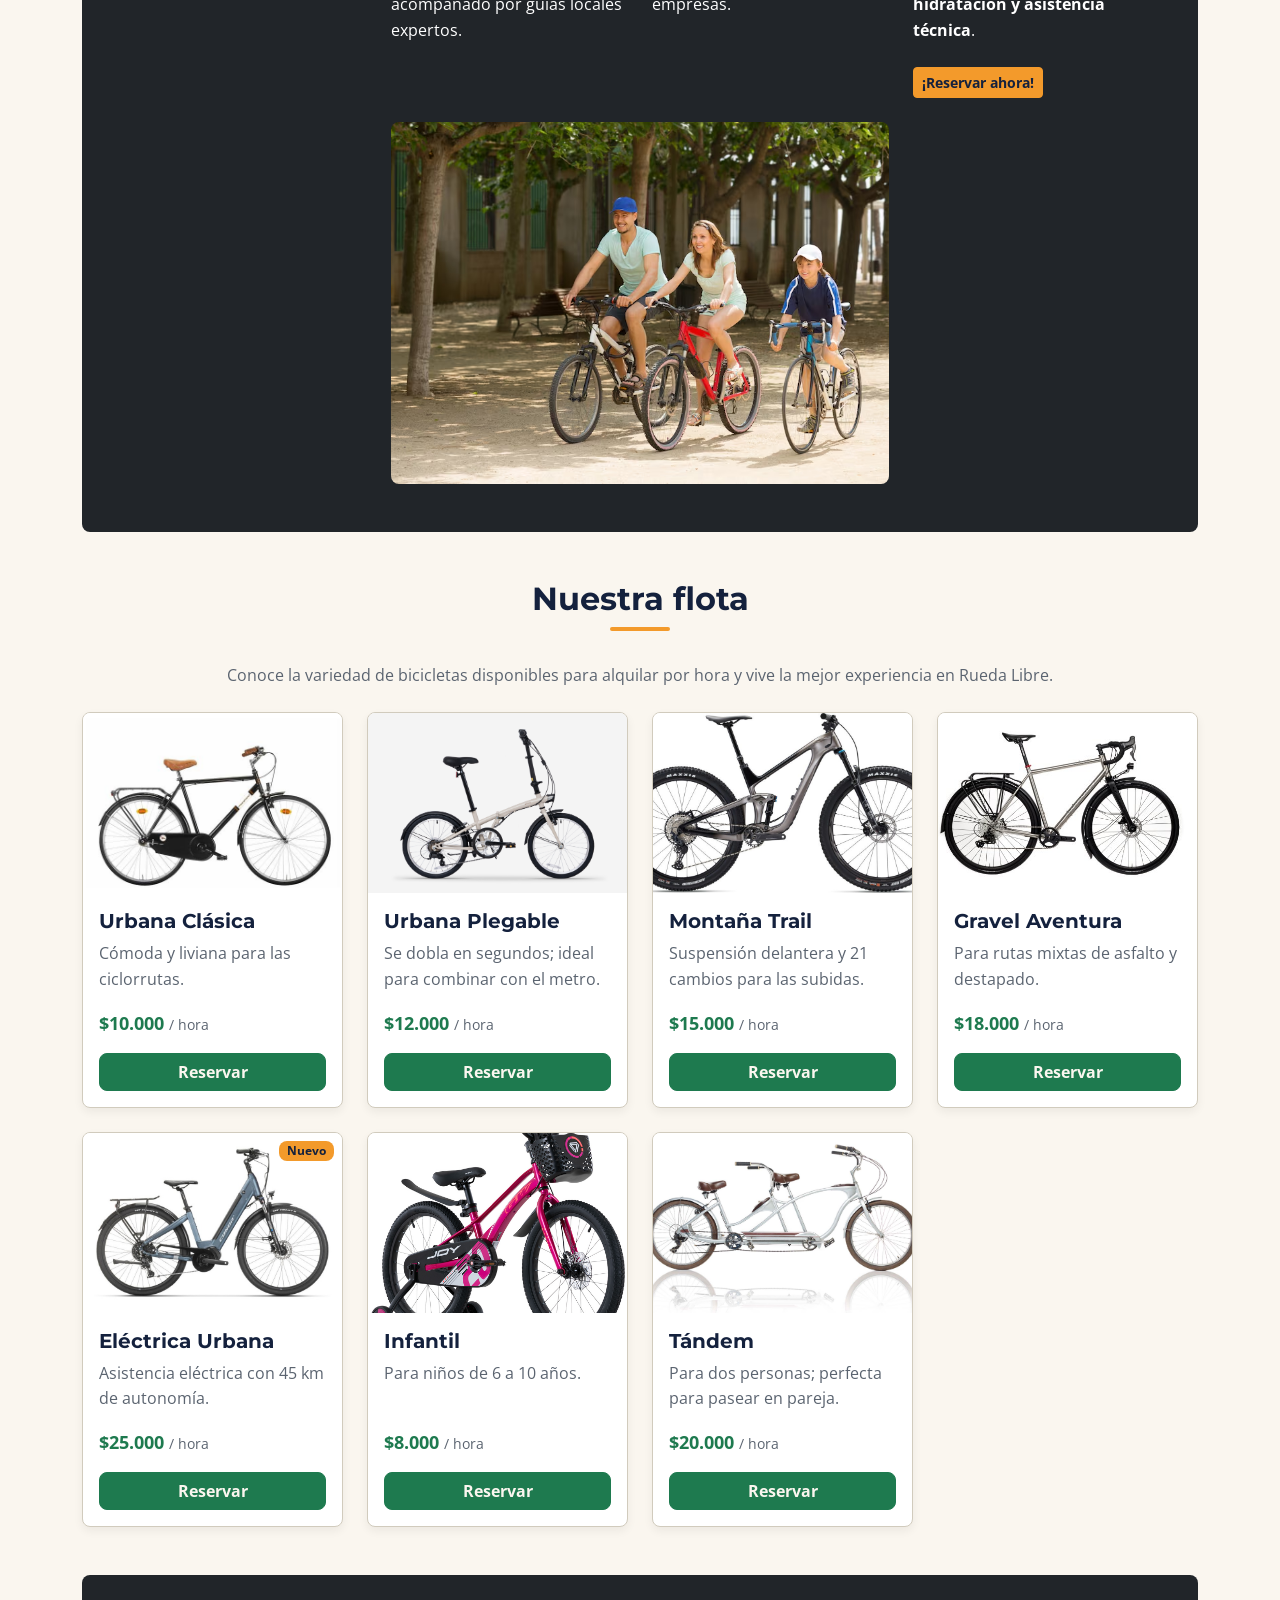
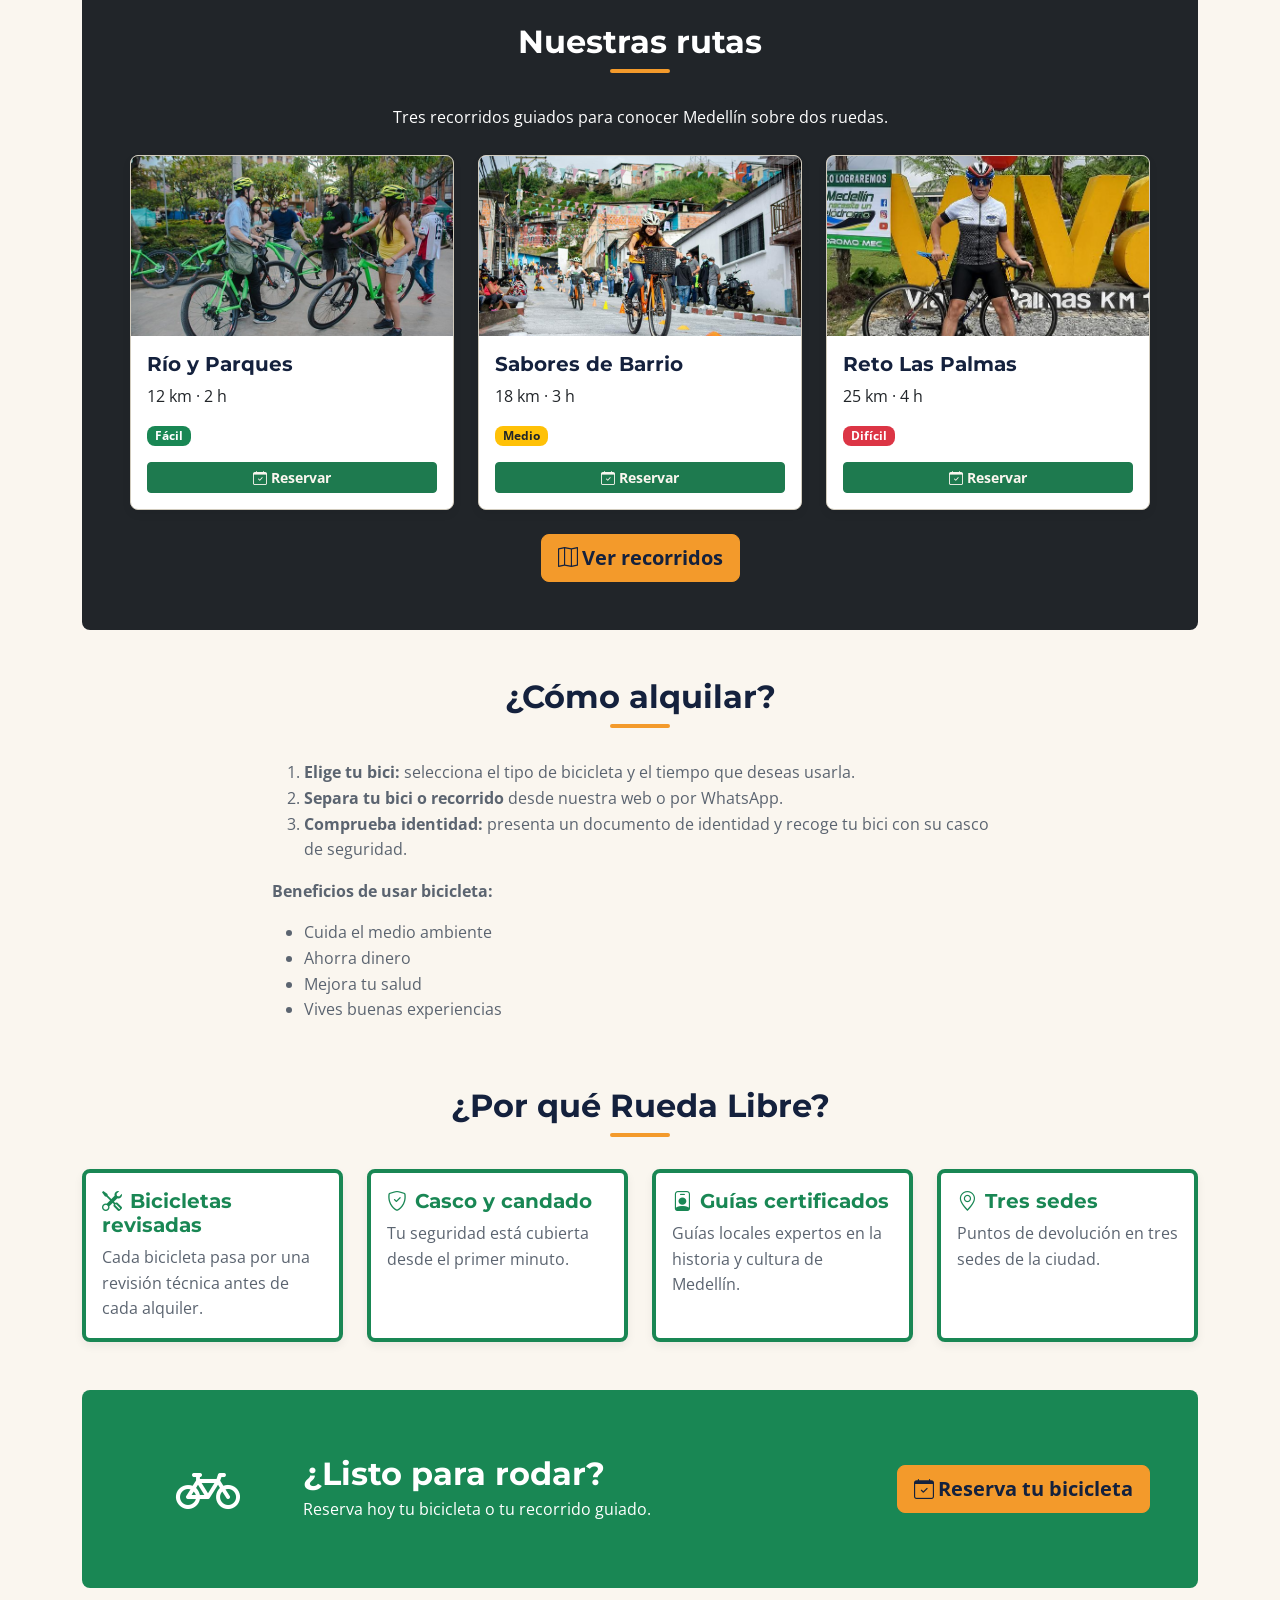
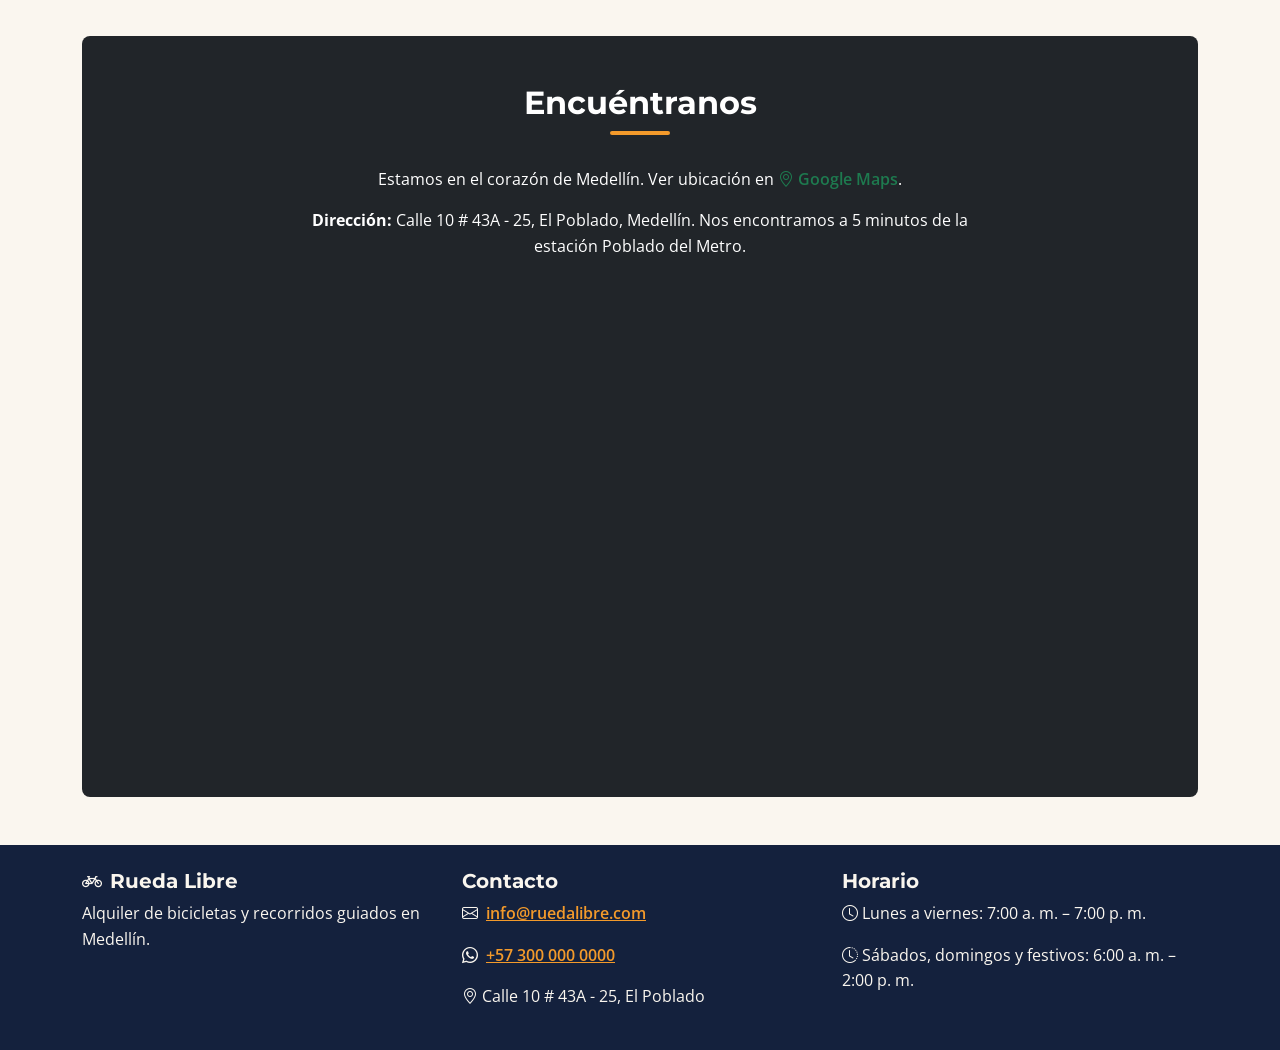
==== commit 8950e625: "Actualizacion de bitacora" ====
--- a/bootstrap.html
+++ b/bootstrap.html
@@ -6,22 +6,19 @@
   <meta name="description" content="Rueda Libre: alquiler de bicicletas y recorridos guiados en Medellín.">
   <title>Rueda Libre | Alquiler de Bicicletas en Medellín</title>
 
-  <!-- Google Fonts -->
   <link rel="preconnect" href="https://fonts.googleapis.com">
   <link rel="preconnect" href="https://fonts.gstatic.com" crossorigin>
   <link href="https://fonts.googleapis.com/css2?family=Montserrat:wght@700&family=Open+Sans:wght@400;600&display=swap" rel="stylesheet">
-
-  <!-- Bootstrap 5.3 CSS (antes de la hoja propia) -->
+  
   <link href="https://cdn.jsdelivr.net/npm/bootstrap@5.3.3/dist/css/bootstrap.min.css"
         rel="stylesheet"
         integrity="sha384-QWTKZyjpPEjISv5WaRU9OFeRpok6YctnYmDr5pNlyT2bRjXh0JMhjY6hW+ALEwIH"
         crossorigin="anonymous">
-
-  <!-- Bootstrap Icons -->
+ 
   <link rel="stylesheet"
         href="https://cdn.jsdelivr.net/npm/bootstrap-icons@1.11.3/font/bootstrap-icons.min.css">
 
-  <!-- Hoja propia DESPUÉS de Bootstrap -->
+
   <link rel="stylesheet" href="./css/styles2.css">
 </head>
 <body>
@@ -29,7 +26,7 @@
   <header>
     <nav class="navbar navbar-expand-lg" aria-label="Navegación principal">
       <div class="container">
-        <a class="navbar-brand" href="index.html">
+        <a class="navbar-brand" href="bootstrap.html">
           <i class="bi bi-bicycle me-2" aria-hidden="true"></i>Rueda Libre
         </a>
         <button class="navbar-toggler" type="button"
@@ -41,7 +38,7 @@
         <div class="collapse navbar-collapse" id="menuPrincipal">
           <ul class="navbar-nav ms-auto mb-2 mb-lg-0">
             <li class="nav-item">
-              <a class="nav-link" href="index.html" aria-current="page">Inicio</a>
+              <a class="nav-link" href="bootstrap.html" aria-current="page">Inicio</a>
             </li>
             <li class="nav-item">
               <a class="nav-link" href="paginas/tarifas2.html">Tarifas y rutas</a>
@@ -57,7 +54,6 @@
 
   <main class="container py-4">
 
-    <!-- PORTADA -->
     <section id="bienvenida" class="bg-dark text-white rounded-3 mb-4 overflow-hidden portada-altura">
       <div class="row g-0 align-items-center h-100">
         <div class="col-12 col-md-7 p-4 p-md-5 portada-texto">
@@ -82,7 +78,6 @@
       </div>
     </section>
 
-    <!-- CARRUSEL DE PROMOCIONES -->
     <section id="promociones" class="mb-4">
       <div id="carouselPromos" class="carousel slide" data-bs-ride="carousel">
         <div class="carousel-indicators">
@@ -132,7 +127,6 @@
       </div>
     </section>
 
-    <!-- QUIÉNES SOMOS -->
     <section id="quienes-somos" class="mb-5">
       <h2 class="titulo-seccion">¿Quiénes somos?</h2>
       <div class="row">
@@ -148,7 +142,6 @@
       </div>
     </section>
 
-    <!-- SERVICIOS -->
     <section id="nuestros-servicios" class="bg-dark text-white rounded-3 p-4 p-md-5 mb-5">
       <h2 class="titulo-seccion text-white">Nuestros servicios</h2>
       <div class="row g-4">
@@ -188,7 +181,6 @@
       </div>
     </section>
 
-    <!-- FLOTA -->
     <section id="nuestra-flota" class="mb-5">
       <h2 class="titulo-seccion">Nuestra flota</h2>
       <p class="text-center mb-4">Conoce la variedad de bicicletas disponibles para alquilar por
@@ -284,7 +276,6 @@
       </div>
     </section>
 
-    <!-- GALERÍA DE RUTAS -->
     <section id="nuestras-rutas" class="bg-dark text-white rounded-3 p-4 p-md-5 mb-5">
       <h2 class="titulo-seccion text-white">Nuestras rutas</h2>
       <p class="text-center mb-4">Tres recorridos guiados para conocer Medellín sobre dos ruedas.</p>
@@ -345,7 +336,6 @@
       </div>
     </section>
 
-    <!-- CÓMO ALQUILAR -->
     <section id="como-alquilar" class="mb-5">
       <h2 class="titulo-seccion">¿Cómo alquilar?</h2>
       <div class="row">
@@ -366,7 +356,6 @@
       </div>
     </section>
 
-    <!-- ¿POR QUÉ RUEDA LIBRE? -->
     <section id="por-que-rueda-libre" class="mb-5">
       <h2 class="titulo-seccion">¿Por qué Rueda Libre?</h2>
       <div class="row g-4">
@@ -418,7 +407,6 @@
       </div>
     </section>
 
-    <!-- FRANJA CTA -->
     <section class="bg-success text-white rounded-3 p-4 p-md-5 mb-5">
       <div class="row align-items-center g-3">
         <div class="col-12 col-md-2 text-center d-none d-md-block">
@@ -436,7 +424,6 @@
       </div>
     </section>
 
-    <!-- ENCUÉNTRANOS -->
     <section id="encuentranos" class="bg-dark text-white rounded-3 p-4 p-md-5 mb-4">
       <h2 class="titulo-seccion text-white">Encuéntranos</h2>
       <div class="row">
@@ -457,7 +444,6 @@
 
   </main>
 
-  <!-- PIE -->
   <footer class="pie-marca py-4">
     <div class="container">
       <div class="row g-4">
@@ -482,13 +468,11 @@
     </div>
   </footer>
 
-  <!-- WhatsApp flotante -->
   <a href="https://wa.me/573000000000" class="whatsapp-flotante" target="_blank" rel="noopener"
      aria-label="Contactar a Rueda Libre por WhatsApp">
     <i class="bi bi-whatsapp me-1" aria-hidden="true"></i>WhatsApp
   </a>
 
-  <!-- Bootstrap JS bundle (una sola vez, antes de cerrar body) -->
   <script src="https://cdn.jsdelivr.net/npm/bootstrap@5.3.3/dist/js/bootstrap.bundle.min.js"
           integrity="sha384-YvpcrYf0tY3lHB60NNkmXc5s9fDVZLESaAA55NDzOxhy9GkcIdslK1eN7N6jIeHz"
           crossorigin="anonymous"></script>
